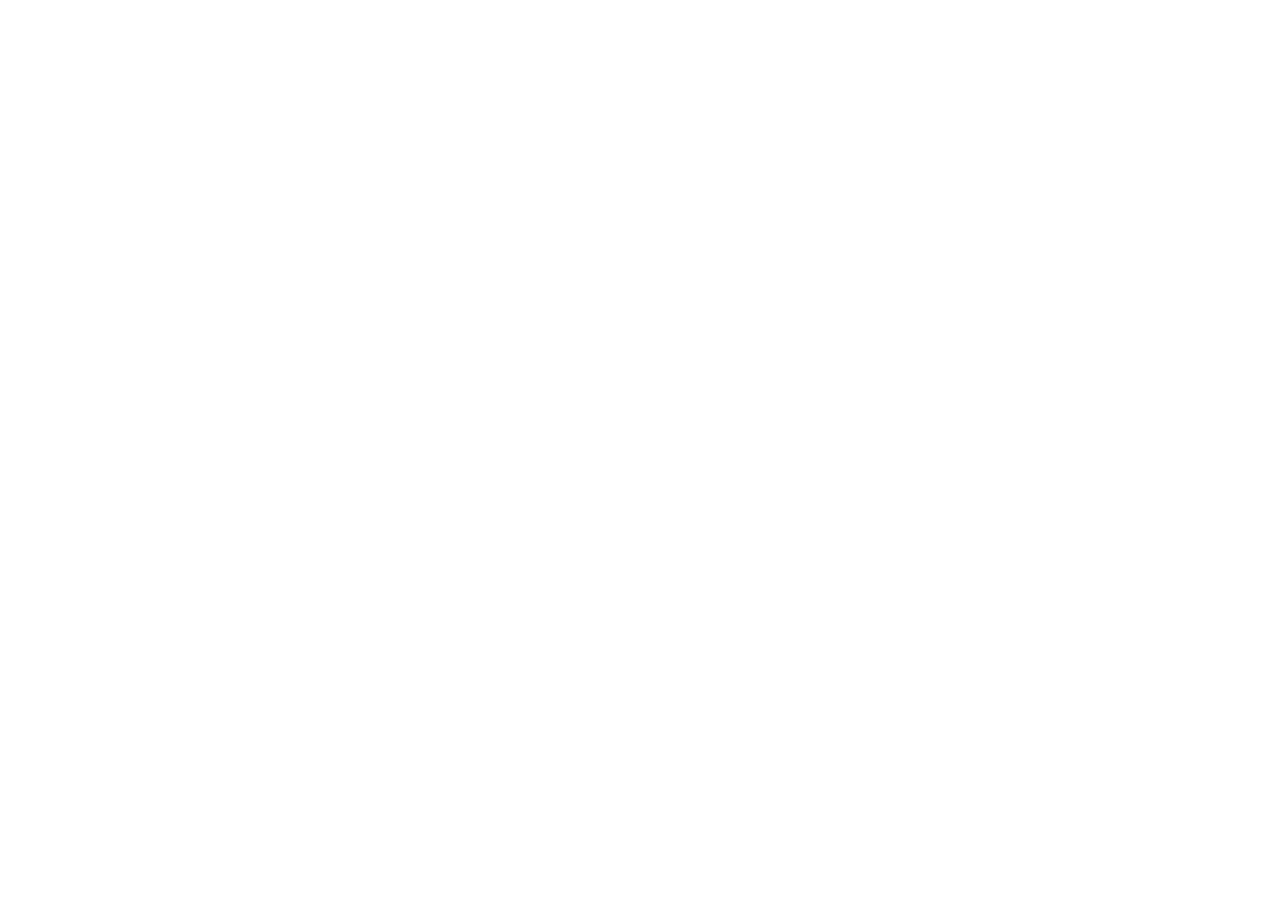
==== index.html @ 9b36a7a3 "Tambah kerangka halaman beranda" ====
<!DOCTYPE html>
<html lang="id">
<head>
    <meta charset="UTF-8">
    <meta name="viewport" content="width=device-width, initial-scale=1.0">
    <meta name="description" content="Katalog kain dan busana Sasirangan khas Banjarmasin karya pengrajin lokal.">
    <title>Sasirangan Banua | Kain Khas Banjar</title>
</head>
<body>

</body>
</html>
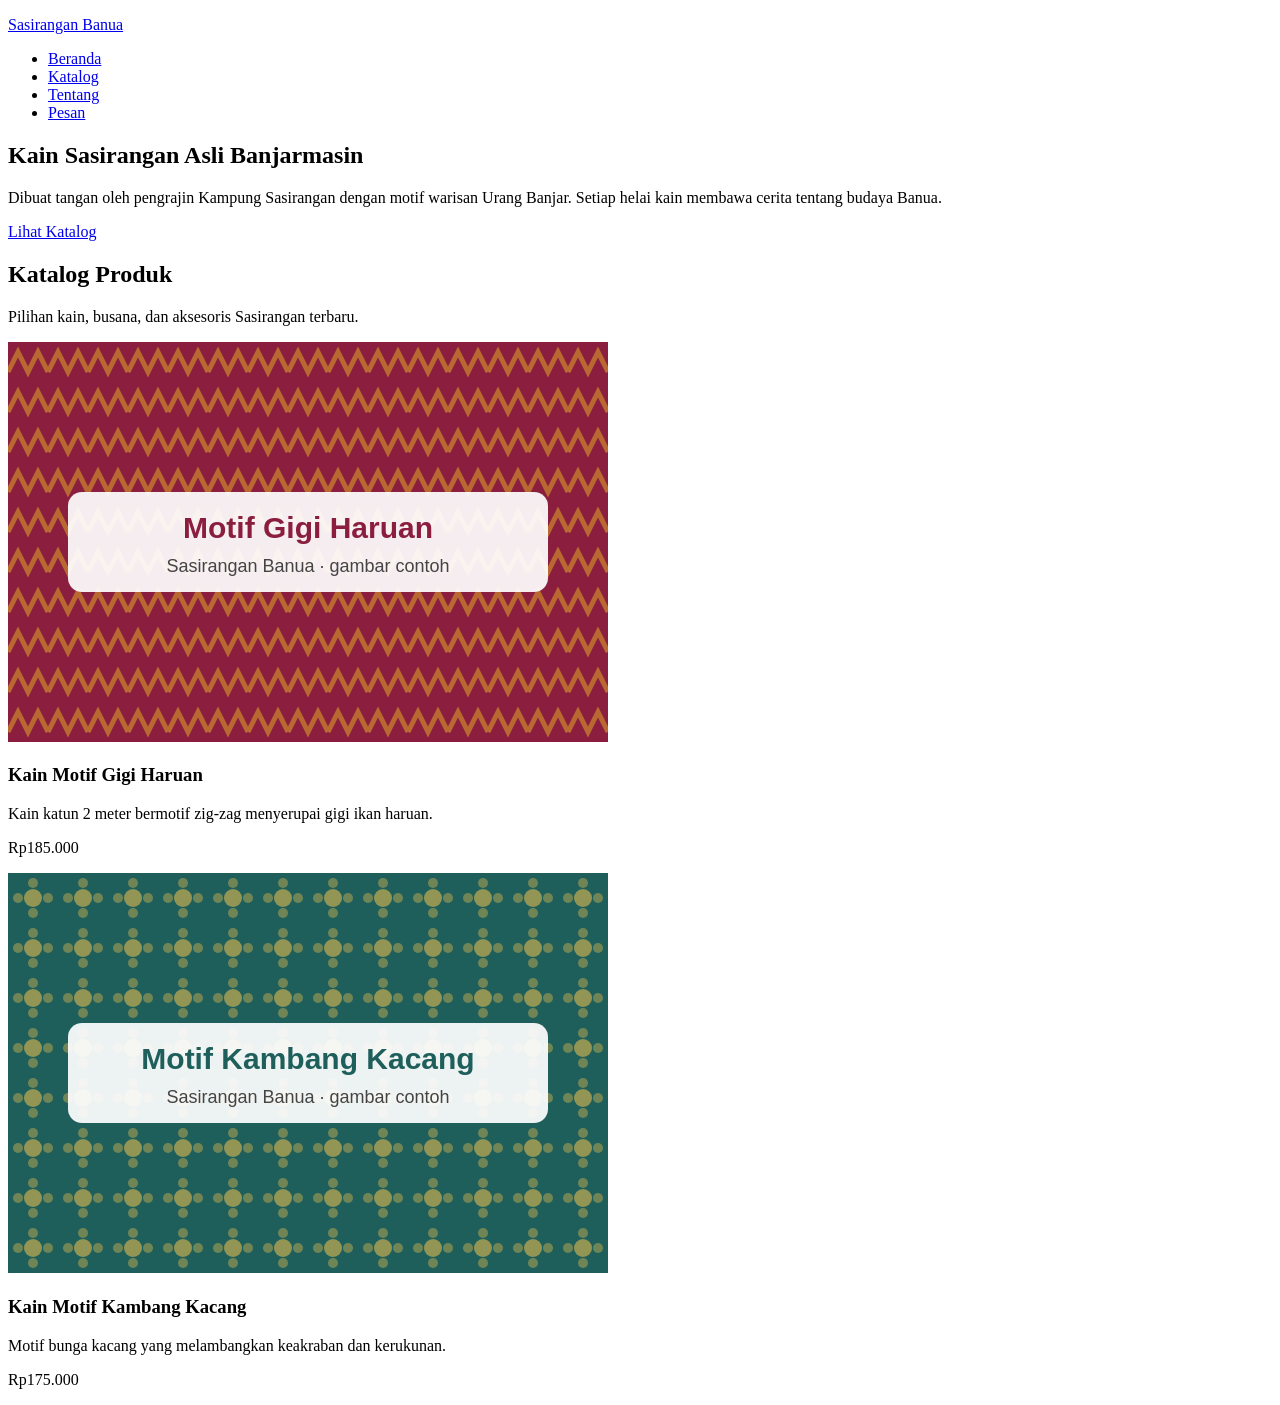
==== commit a6b502fa: "Tambah hero dan katalog 6 produk" ====
--- a/index.html
+++ b/index.html
@@ -7,6 +7,59 @@
     <title>Sasirangan Banua | Kain Khas Banjar</title>
 </head>
 <body>
+<!-- ========== HEADER & NAVIGASI ========== --> 
+<header class="header-situs"> 
+  <p class="logo"><a href="index.html">Sasirangan Banua</a></p> 
+  <nav aria-label="Navigasi utama"> 
+    <ul class="menu"> 
+      <li><a href="index.html" aria-current="page">Beranda</a></li> 
+      <li><a href="#katalog">Katalog</a></li> 
+      <li><a href="#tentang">Tentang</a></li> 
+      <li><a href="kontak.html">Pesan</a></li> 
+    </ul> 
+  </nav> 
+</header> 
+
+<main> 
+  <!-- ========== HERO ========== --> 
+  <section class="hero" id="beranda"> 
+    <h1>Kain Sasirangan Asli Banjarmasin</h1> 
+    <p>Dibuat tangan oleh pengrajin Kampung Sasirangan dengan motif warisan Urang Banjar. 
+      Setiap helai kain membawa cerita tentang budaya Banua.</p> 
+    <a class="tombol" href="#katalog">Lihat Katalog</a> 
+  </section>
+
+<!-- ========== KATALOG ========== --> 
+<section class="bagian" id="katalog"> 
+  <h2>Katalog Produk</h2> 
+  <p>Pilihan kain, busana, dan aksesoris Sasirangan terbaru.</p> 
+ 
+  <div class="katalog-grid"> 
+    <article class="kartu"> 
+      <img src="img/gigi-haruan.svg" alt="Kain sasirangan motif gigi haruan warna merah marun" 
+        width="600" height="400"> 
+      <div class="kartu-isi"> 
+        <h3>Kain Motif Gigi Haruan</h3> 
+        <p>Kain katun 2 meter bermotif zig-zag menyerupai gigi ikan haruan.</p> 
+        <p class="harga">Rp185.000</p> 
+      </div> 
+    </article> 
+ 
+    <article class="kartu"> 
+      <img src="img/kambang-kacang.svg" alt="Kain sasirangan motif kambang kacang warna hijau 
+tosca" 
+        width="600" height="400"> 
+      <div class="kartu-isi"> 
+        <h3>Kain Motif Kambang Kacang</h3> 
+        <p>Motif bunga kacang yang melambangkan keakraban dan kerukunan.</p> 
+        <p class="harga">Rp175.000</p> 
+      </div> 
+    </article> 
+ 
+    <!-- Tambahkan minimal 4 kartu lagi dengan pola yang sama --> 
+  </div> 
+</section>
+
 
 </body>
 </html>
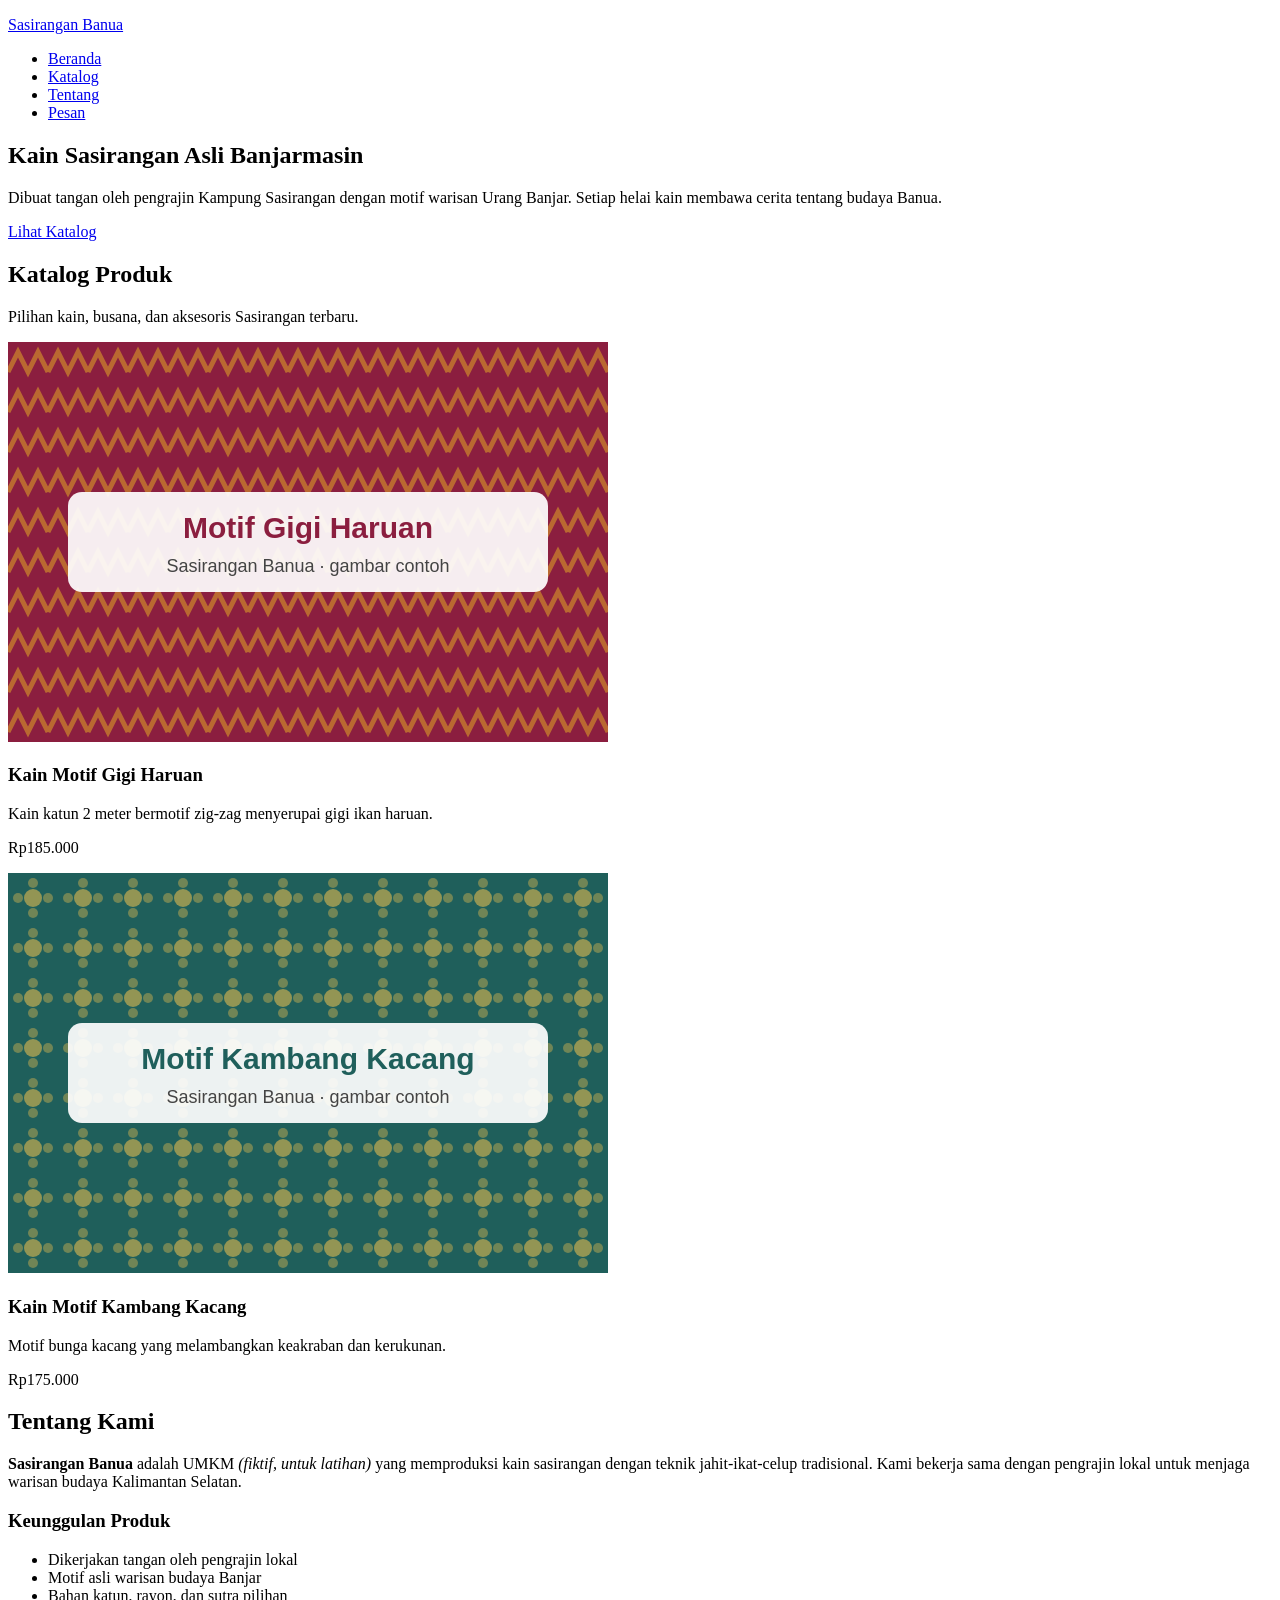
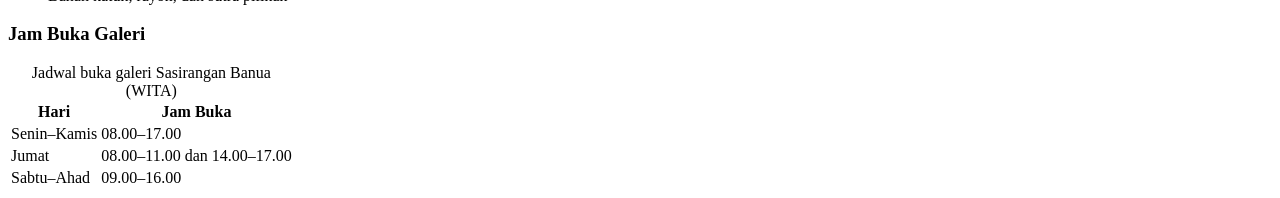
==== commit 315efd76: "Tambah bagian tentang dan tabel jam buka" ====
--- a/index.html
+++ b/index.html
@@ -60,6 +60,47 @@
   </div> 
 </section>
 
+  <!-- ========== TENTANG ========== --> 
+  <section class="bagian" id="tentang"> 
+    <h2>Tentang Kami</h2> 
+    <p><strong>Sasirangan Banua</strong> adalah UMKM <em>(fiktif, untuk latihan)</em> yang 
+      memproduksi kain sasirangan dengan teknik jahit-ikat-celup tradisional. Kami bekerja sama 
+      dengan pengrajin lokal untuk menjaga warisan budaya Kalimantan Selatan.</p> 
+ 
+    <h3>Keunggulan Produk</h3> 
+    <ul> 
+      <li>Dikerjakan tangan oleh pengrajin lokal</li> 
+      <li>Motif asli warisan budaya Banjar</li> 
+      <li>Bahan katun, rayon, dan sutra pilihan</li> 
+    </ul> 
+ 
+    <h3>Jam Buka Galeri</h3> 
+    <table> 
+      <caption>Jadwal buka galeri Sasirangan Banua (WITA)</caption> 
+      <thead> 
+        <tr> 
+          <th scope="col">Hari</th> 
+          <th scope="col">Jam Buka</th> 
+        </tr> 
+      </thead> 
+      <tbody> 
+        <tr> 
+          <td>Senin–Kamis</td> 
+          <td>08.00–17.00</td> 
+        </tr> 
+        <tr> 
+          <td>Jumat</td> 
+          <td>08.00–11.00 dan 14.00–17.00</td> 
+        </tr> 
+        <tr> 
+          <td>Sabtu–Ahad</td> 
+          <td>09.00–16.00</td> 
+        </tr> 
+      </tbody> 
+    </table> 
+  </section> 
+</main> 
+
 
 </body>
 </html>
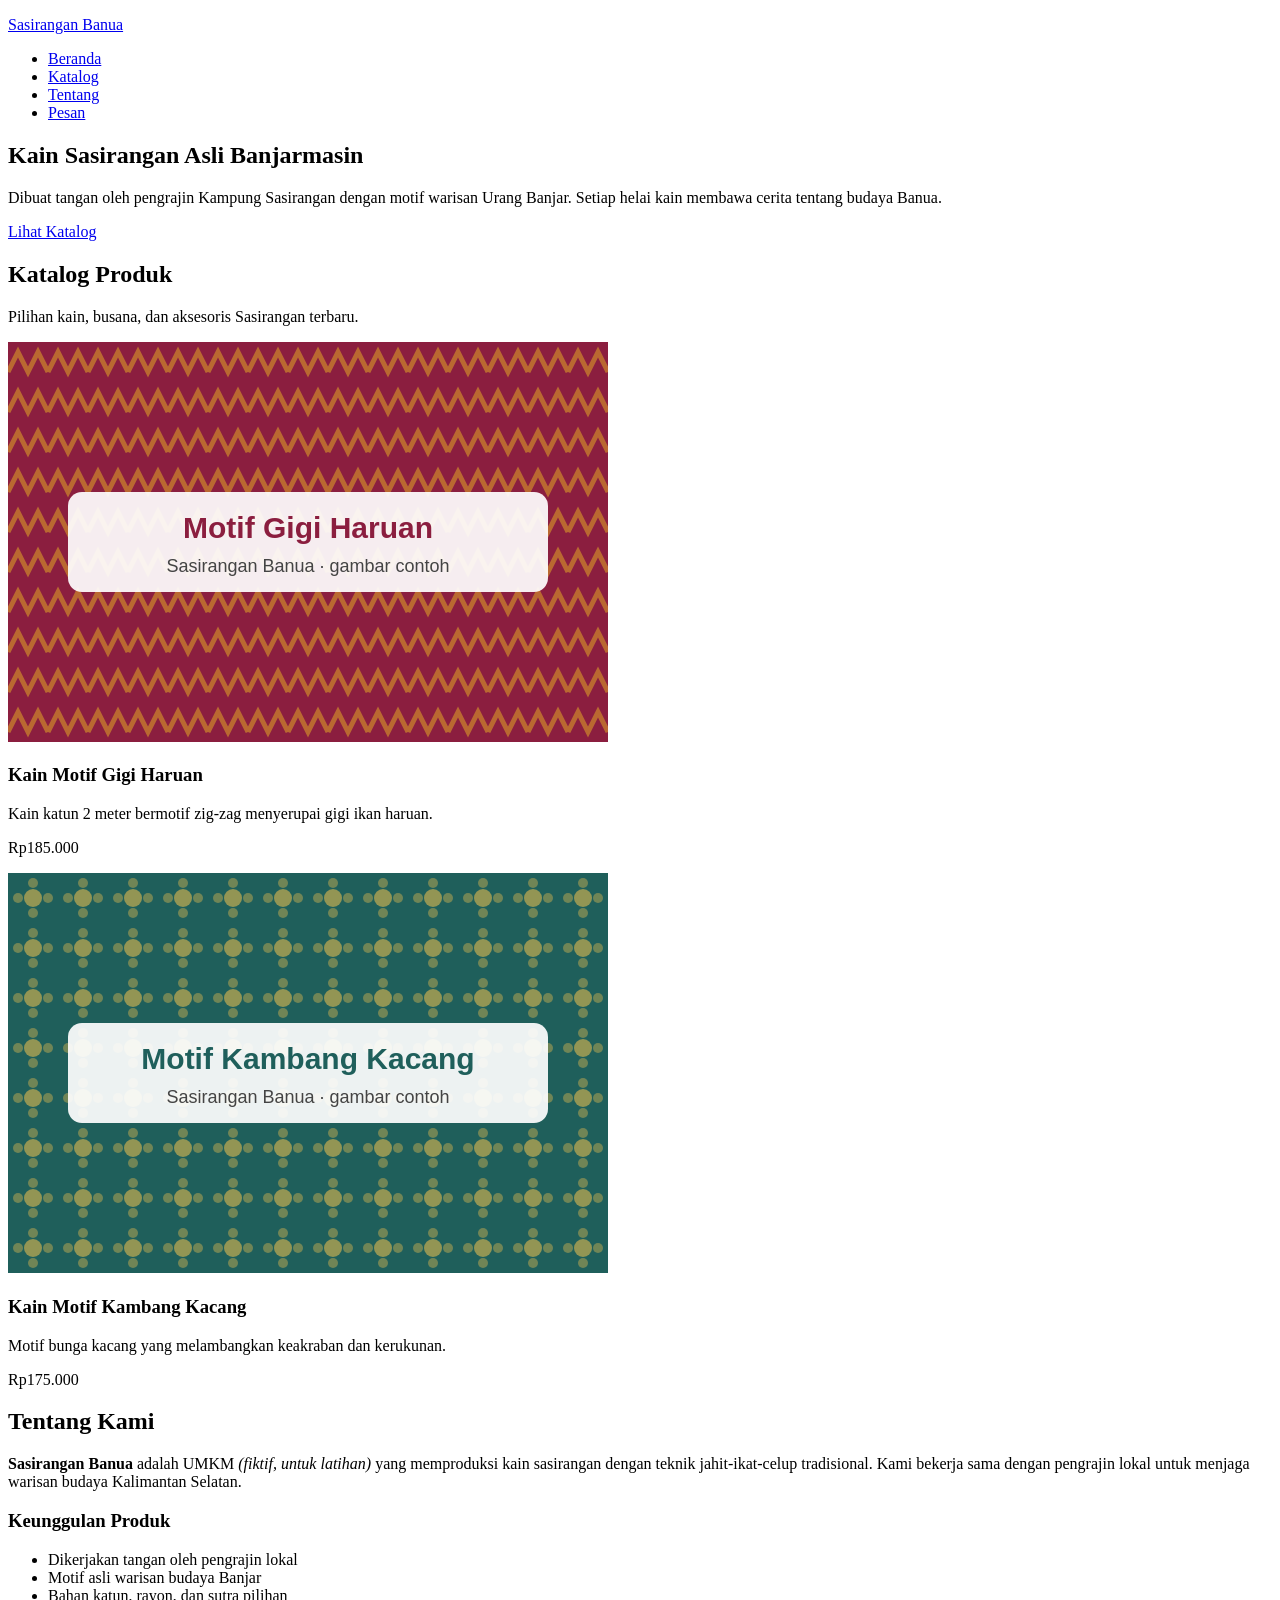
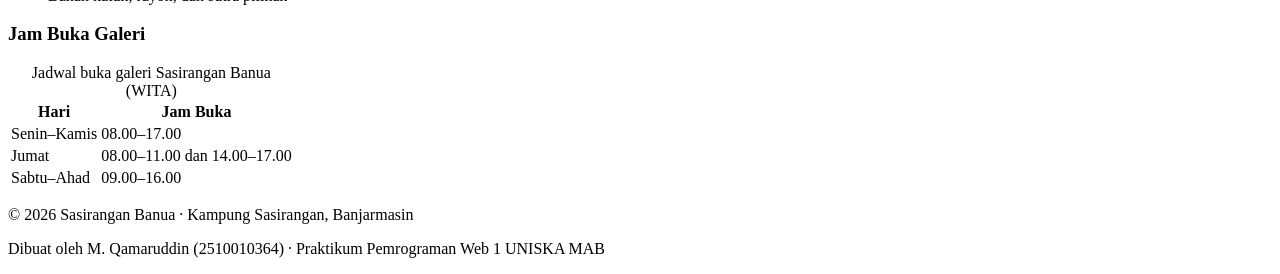
==== commit a231a675: "Tambah formulir pemesanan di kontak.html" ====
--- a/index.html
+++ b/index.html
@@ -101,6 +101,13 @@
   </section> 
 </main> 
 
+  <!-- ========== FOOTER ========== --> 
+  <footer class="footer-situs"> 
+    <p>&copy; 2026 Sasirangan Banua &middot; Kampung Sasirangan, Banjarmasin</p> 
+    <p>Dibuat oleh M. Qamaruddin (2510010364) &middot; Praktikum Pemrograman Web 1 UNISKA MAB</p> 
+  </footer> 
+</body> 
+</html> 
 
 </body>
 </html>
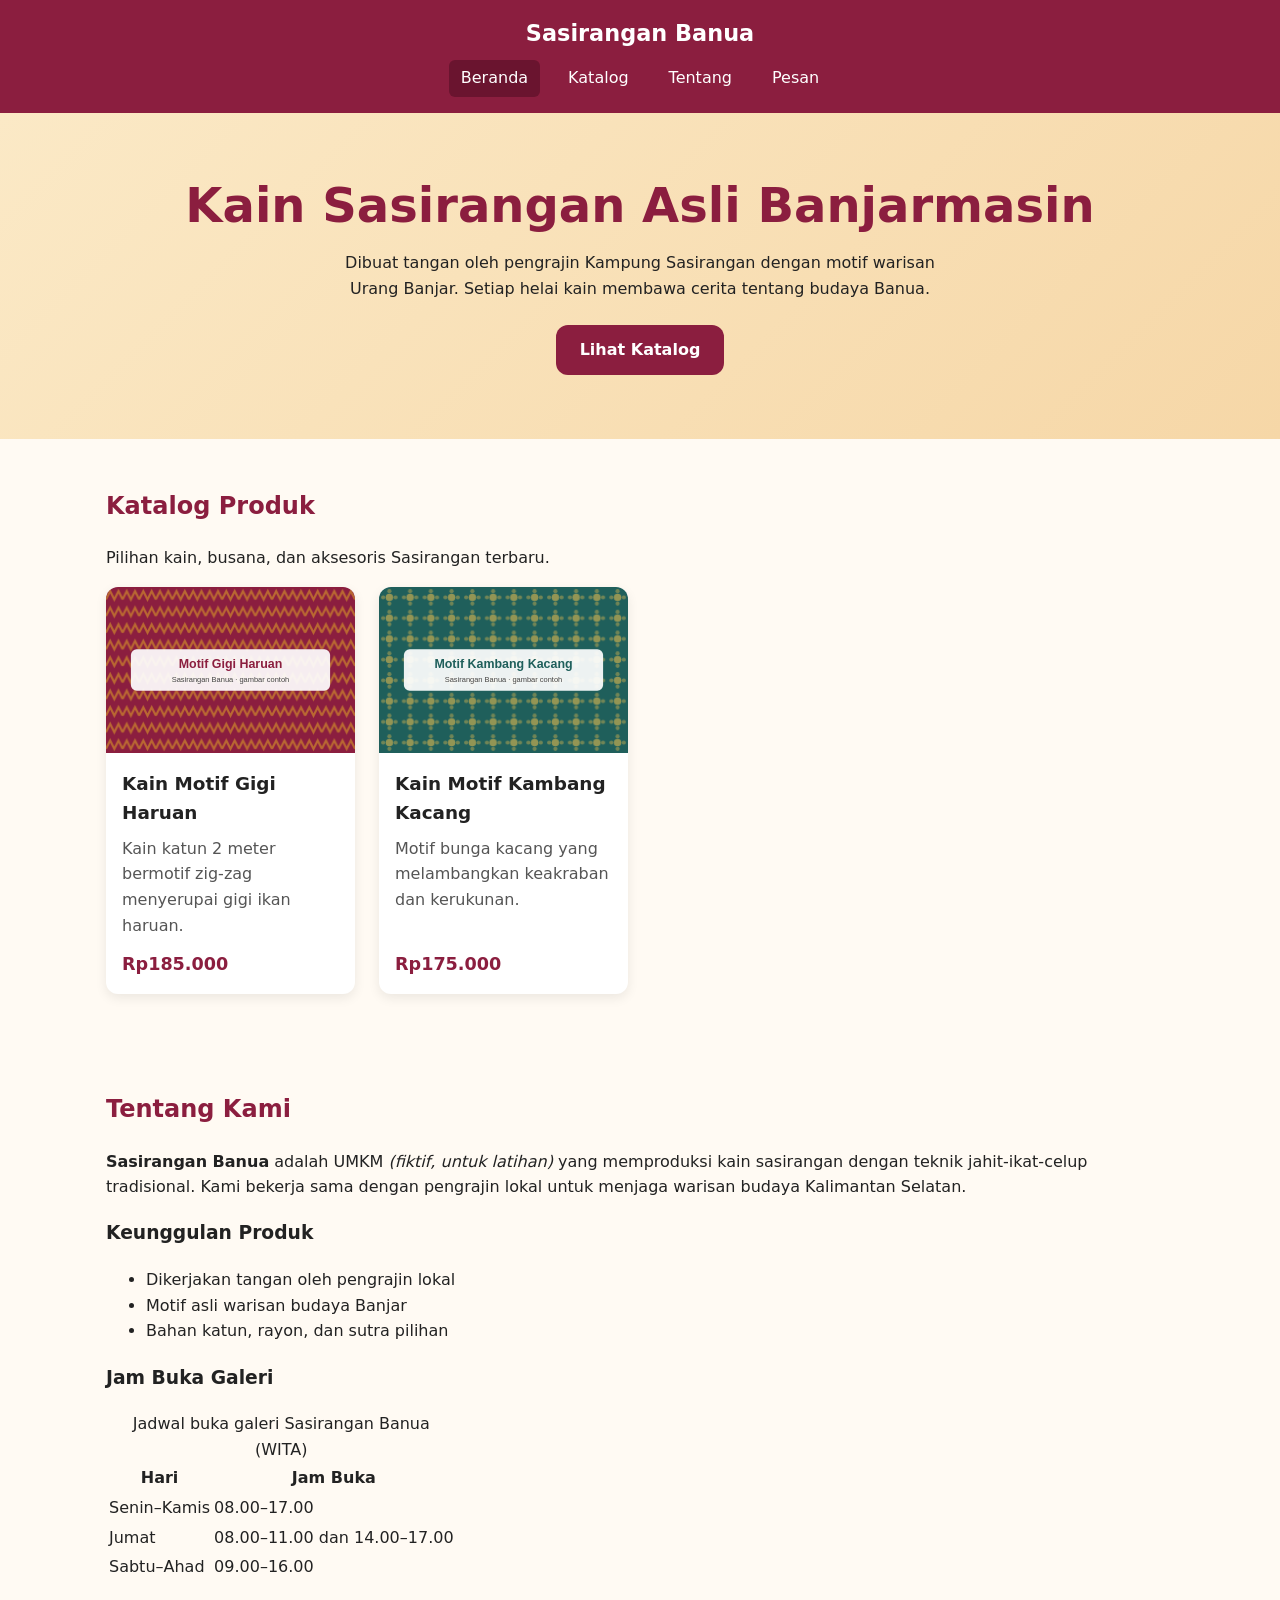
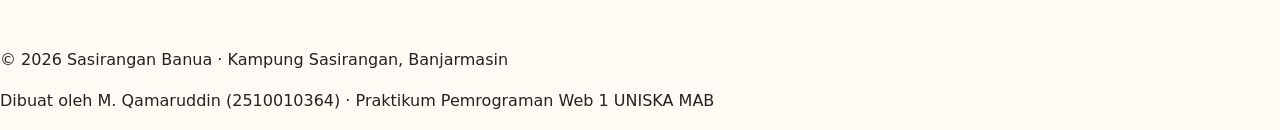
==== commit 21875be1: "Tambah gaya dasar, header, hero, dan katalog grid." ====
--- a/index.html
+++ b/index.html
@@ -1,6 +1,7 @@
 <!DOCTYPE html>
 <html lang="id">
 <head>
+  <link rel="stylesheet" href="css/style.css">
     <meta charset="UTF-8">
     <meta name="viewport" content="width=device-width, initial-scale=1.0">
     <meta name="description" content="Katalog kain dan busana Sasirangan khas Banjarmasin karya pengrajin lokal.">
--- a/css/style.css
+++ b/css/style.css
@@ -0,0 +1,216 @@
+ /* ========================================================= 
+    Sasirangan Banua — style.css 
+    Pendekatan: mobile-first (gaya dasar untuk HP, lalu 
+    disesuaikan untuk layar lebar dengan media query) 
+    ========================================================= */ 
+  
+ /* ---------- 1. Variabel (custom properties) ---------- */ 
+ :root { 
+   --warna-utama: #8b1e3f;        /* merah marun sasirangan */ 
+   --warna-utama-gelap: #6a142f; 
+   --warna-aksen: #e0a526;        /* kuning kunyit */ 
+   --warna-krem: #fbe9c6; 
+   --warna-teks: #222222; 
+   --warna-teks-lembut: #555555; 
+   --warna-latar: #fffaf3; 
+   --warna-kartu: #ffffff; 
+   --radius: 12px; 
+   --bayangan: 0 4px 12px rgba(0, 0, 0, 0.08); 
+   --lebar-maks: 1100px; 
+ } 
+  
+ /* ---------- 2. Reset ringan & dasar ---------- */ 
+ *, 
+ *::before, 
+ *::after { 
+   box-sizing: border-box; 
+ } 
+  
+ html { 
+   scroll-behavior: smooth; 
+   scroll-padding-top: 7rem;      /* agar judul tidak tertutup header sticky */ 
+ } 
+  
+ body { 
+   margin: 0; 
+   font-family: "Segoe UI", system-ui, -apple-system, Roboto, Arial, sans-serif; 
+   font-size: 1rem; 
+   line-height: 1.6; 
+   color: var(--warna-teks); 
+   background-color: var(--warna-latar); 
+ } 
+  
+ img { 
+   display: block; 
+   max-width: 100%; 
+   height: auto; } 
+  
+ a { 
+   color: var(--warna-utama); 
+ } 
+  
+ /* Penanda fokus untuk pengguna keyboard — JANGAN dihapus */ 
+ a:focus-visible, 
+ button:focus-visible, 
+ input:focus-visible, 
+ select:focus-visible, 
+ textarea:focus-visible { 
+   outline: 3px solid var(--warna-utama-gelap); 
+   outline-offset: 2px; 
+ }
+
+ /* ---------- 3. Header & navigasi (Flexbox) ---------- */ 
+.header-situs { 
+  position: sticky; 
+  top: 0; 
+  z-index: 10; 
+  display: flex; 
+  flex-direction: column;      /* HP: logo di atas menu */ 
+  align-items: center; 
+  gap: 0.5rem; 
+  padding: 1rem; 
+  background-color: var(--warna-utama); 
+  color: #ffffff; 
+} 
+ 
+.logo { 
+  margin: 0; 
+  font-size: 1.4rem; 
+  font-weight: 700; 
+} 
+ 
+.logo a { 
+  color: inherit; 
+  text-decoration: none; 
+} 
+ 
+.menu { 
+  display: flex; 
+  flex-wrap: wrap; 
+  justify-content: center; 
+  gap: 0.25rem 1rem; 
+  margin: 0; 
+  padding: 0; 
+  list-style: none; 
+} 
+ 
+.menu a { 
+  display: block; 
+  padding: 0.35rem 0.75rem; 
+  border-radius: 6px; 
+  color: #ffffff; 
+  text-decoration: none; 
+} 
+ 
+.menu a:hover, 
+.menu a[aria-current="page"] { 
+  background-color: var(--warna-utama-gelap); 
+} 
+ 
+.header-situs a:focus-visible { 
+  outline-color: #ffffff;        /* fokus putih agar terlihat di latar header yang gelap */ 
+}
+
+/* ---------- 4. Hero ---------- */ 
+.hero { 
+  padding: 4rem 1rem; 
+  text-align: center; 
+  background: linear-gradient(135deg, var(--warna-krem), #f6d7a7); 
+} 
+ 
+.hero h1 { 
+  margin: 0 0 1rem; 
+  font-size: clamp(1.8rem, 5vw, 3rem); 
+  line-height: 1.2; 
+  color: var(--warna-utama); 
+} 
+ 
+.hero p { 
+  max-width: 40rem; 
+  margin: 0 auto 1.5rem; 
+} 
+ 
+/* ---------- 5. Tombol ---------- */ 
+.tombol { 
+  display: inline-block; 
+  padding: 0.75rem 1.5rem; 
+  border: none; 
+  border-radius: var(--radius); 
+  background-color: var(--warna-utama); 
+  color: #ffffff; 
+  font: inherit; 
+  font-weight: 600; 
+  text-decoration: none; 
+  cursor: pointer; 
+  transition: background-color 0.2s ease, transform 0.2s ease; 
+} 
+ 
+.tombol:hover { 
+  background-color: var(--warna-utama-gelap); 
+  transform: translateY(-2px); 
+}
+
+/* --------- 6. Bagian (section) umum --------- */
+.bagian {
+    max-width: var(--lebar-maks);
+    margin-inline: auto;
+    padding: 3rem 1rem;
+}
+
+.bagian h1,
+.bagian h2 {
+    margin-top: 0;
+    color: var(--warna-utama);
+}
+
+/* --------- 7. Katalog (CSS Grid) --------- */
+.katalog-grid {
+    display: grid;
+    grid-template-columns: repeat(auto-fill, minmax(240px, 1fr));
+    gap: 1.5rem;
+}
+
+.kartu {
+    display: flex;
+    flex-direction: column;
+    overflow: hidden;
+    border-radius: var(--radius);
+    background-color: var(--warna-kartu);
+    box-shadow: var(--bayangan);
+    transition: transform 0.2s ease;
+}
+
+.kartu:hover {
+    transform: translateY(-4px);
+}
+
+.kartu img {
+    width: 100%;
+    aspect-ratio: 3 / 2;
+    object-fit: cover;
+}
+
+.kartu-isi {
+    display: flex;
+    flex-direction: column;
+    flex-grow: 1;            /* isi kartu mengisi sisa tinggi */
+    padding: 1rem;
+}
+
+.kartu h3 {
+    margin: 0 0 0.5rem;
+    font-size: 1.15rem;
+}
+
+.kartu p {
+    margin: 0 0 0.75rem;
+    color: var(--warna-teks-lembut);
+}
+
+.kartu .harga {
+    margin-top: auto;        /* harga selalu di bagian bawah kartu */
+    margin-bottom: 0;
+    font-size: 1.1rem;
+    font-weight: 700;
+    color: var(--warna-utama);
+}
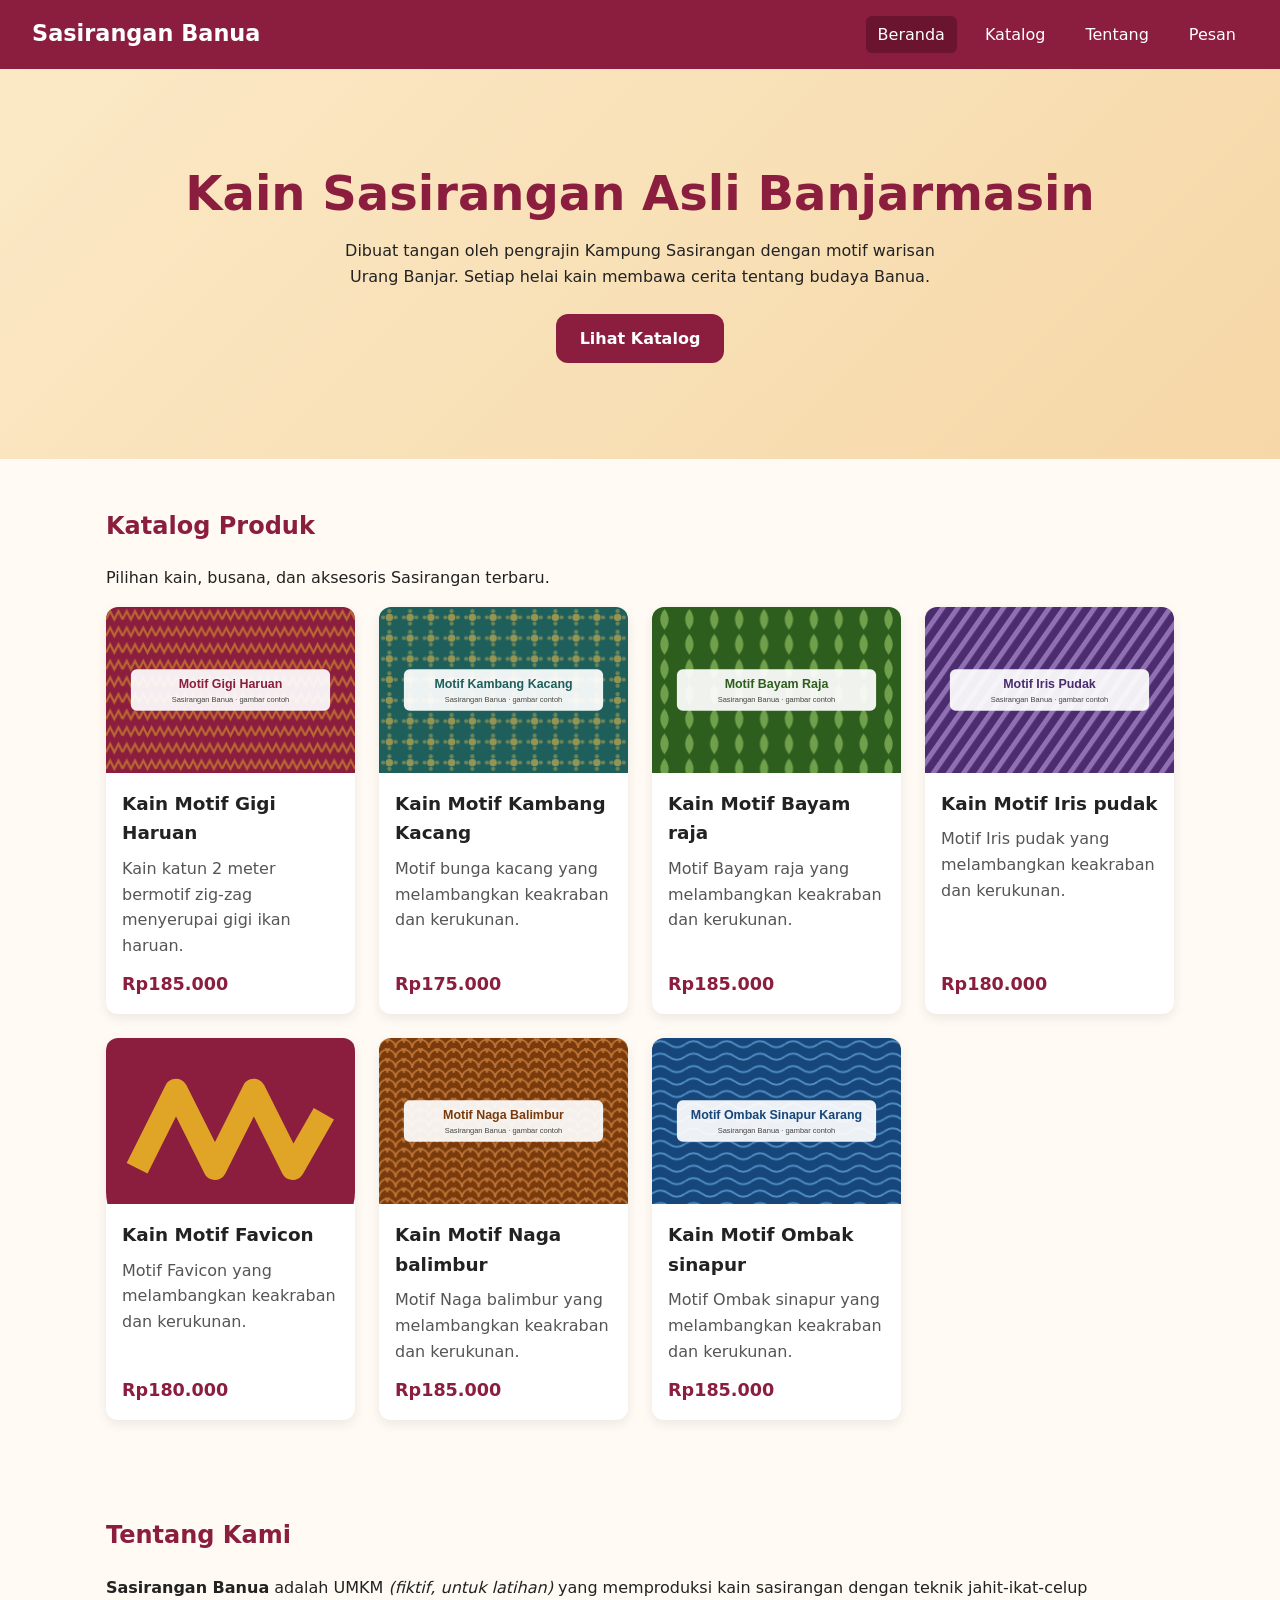
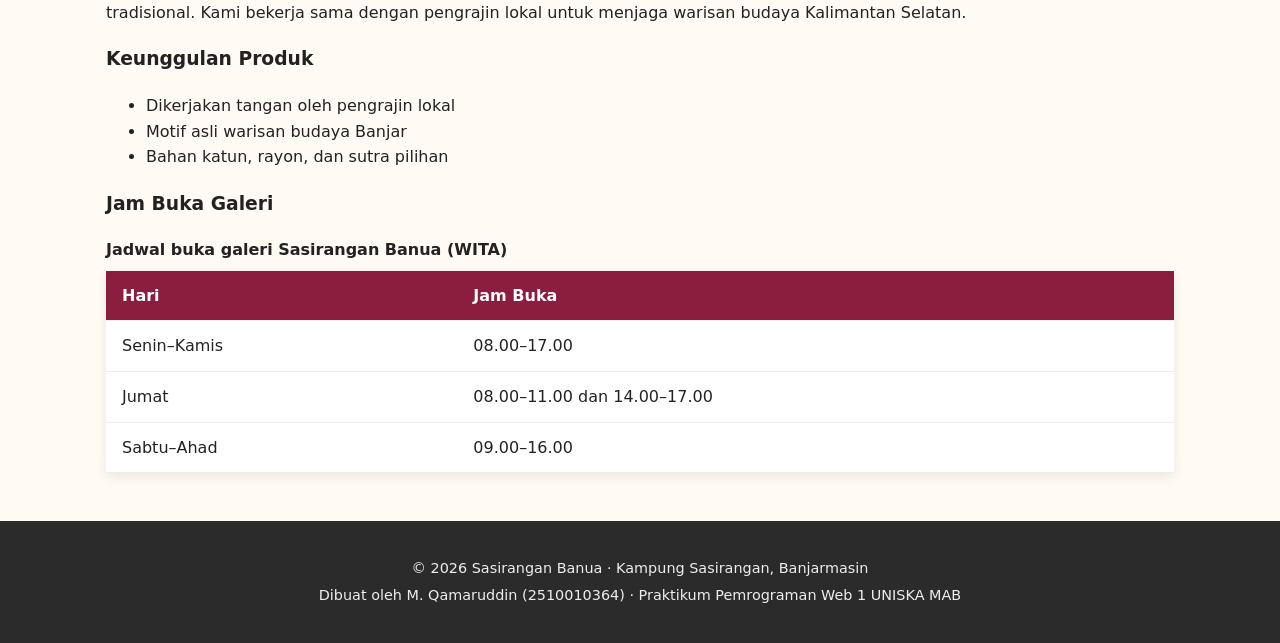
==== commit d066bb56: "Penambahan katalog" ====
--- a/index.html
+++ b/index.html
@@ -56,6 +56,56 @@
         <p class="harga">Rp175.000</p> 
       </div> 
     </article> 
+
+     <article class="kartu"> 
+      <img src="img/bayam-raja.svg" alt="Kain sasirangan motif Bayam raja" 
+        width="600" height="400"> 
+      <div class="kartu-isi"> 
+        <h3>Kain Motif Bayam raja</h3> 
+        <p>Motif Bayam raja yang melambangkan keakraban dan kerukunan.</p> 
+        <p class="harga">Rp185.000</p> 
+      </div> 
+    </article> 
+
+      <article class="kartu"> 
+      <img src="img/iris-pudak.svg" alt="Kain sasirangan motif Iris Pudak" 
+        width="600" height="400"> 
+      <div class="kartu-isi"> 
+        <h3>Kain Motif Iris pudak</h3> 
+        <p>Motif Iris pudak yang melambangkan keakraban dan kerukunan.</p> 
+        <p class="harga">Rp180.000</p> 
+      </div> 
+    </article>
+
+         <article class="kartu"> 
+      <img src="img/favicon.svg" alt="Kain sasirangan motif Favicon" 
+        width="600" height="400"> 
+      <div class="kartu-isi"> 
+        <h3>Kain Motif Favicon</h3> 
+        <p>Motif Favicon yang melambangkan keakraban dan kerukunan.</p> 
+        <p class="harga">Rp180.000</p> 
+      </div> 
+    </article>
+
+         <article class="kartu"> 
+      <img src="img/naga-balimbur.svg" alt="Kain sasirangan motif Naga balimbur" 
+        width="600" height="400"> 
+      <div class="kartu-isi"> 
+        <h3>Kain Motif Naga balimbur</h3> 
+        <p>Motif Naga balimbur yang melambangkan keakraban dan kerukunan.</p> 
+        <p class="harga">Rp185.000</p> 
+      </div> 
+    </article>
+
+         <article class="kartu"> 
+      <img src="img/ombak-sinapur-karang.svg" alt="Kain sasirangan motif Ombak sinapur" 
+        width="600" height="400"> 
+      <div class="kartu-isi"> 
+        <h3>Kain Motif Ombak sinapur</h3> 
+        <p>Motif Ombak sinapur yang melambangkan keakraban dan kerukunan.</p> 
+        <p class="harga">Rp185.000</p> 
+      </div> 
+    </article>
  
     <!-- Tambahkan minimal 4 kartu lagi dengan pola yang sama --> 
   </div> 
--- a/css/style.css
+++ b/css/style.css
@@ -213,4 +213,119 @@
     font-size: 1.1rem;
     font-weight: 700;
     color: var(--warna-utama);
+}
+
+/* ---------- 8. Tabel ---------- */ 
+table { 
+  width: 100%; 
+  border-collapse: collapse; 
+  background-color: var(--warna-kartu); 
+  box-shadow: var(--bayangan); 
+} 
+ 
+caption { 
+  margin-bottom: 0.5rem; 
+  font-weight: 600; 
+  text-align: left; 
+} 
+ 
+th, 
+td { 
+  padding: 0.75rem 1rem; 
+  border-bottom: 1px solid #eeeeee; 
+  text-align: left; 
+} 
+ 
+thead th { 
+  background-color: var(--warna-utama); 
+  color: #ffffff; 
+}
+
+/* ---------- 9. Formulir ---------- */ 
+.form-pesan { 
+  display: grid; 
+  gap: 1rem; 
+  max-width: 40rem; 
+  padding: 1.5rem; 
+  border-radius: var(--radius); 
+  background-color: var(--warna-kartu); 
+  box-shadow: var(--bayangan); 
+}
+.kolom { 
+  display: flex; 
+  flex-direction: column; 
+  gap: 0.35rem; 
+} 
+ 
+label, 
+legend { 
+  font-weight: 600; 
+} 
+ 
+input, 
+select, 
+textarea { 
+  width: 100%; 
+  padding: 0.65rem 0.75rem; 
+  border: 1px solid #b5b5b5; 
+  border-radius: 8px; 
+  font: inherit; 
+} 
+ 
+fieldset { 
+  display: flex; 
+  flex-direction: column; 
+  gap: 0.35rem; 
+  border: 1px solid #dddddd; 
+  border-radius: 8px; 
+} 
+ 
+fieldset label, 
+.cek { 
+  display: flex; 
+  align-items: center; 
+  gap: 0.5rem; 
+  font-weight: 400; 
+} 
+ 
+input[type="radio"], 
+input[type="checkbox"] { 
+  width: auto; 
+}
+
+/* ---------- 10. Footer ---------- */ 
+.footer-situs { 
+  padding: 2rem 1rem; 
+  background-color: #2b2b2b; 
+  color: #eeeeee; 
+  font-size: 0.9rem; 
+  text-align: center; 
+} 
+ 
+.footer-situs p { 
+  margin: 0.25rem 0; 
+} 
+
+/* ---------- 11. Responsif: tablet & desktop ---------- */ 
+@media (min-width: 768px) { 
+  .header-situs { 
+    flex-direction: row;          /* logo kiri, menu kanan */ 
+    justify-content: space-between; 
+    padding-inline: 2rem; 
+  } 
+ 
+  .hero { 
+    padding: 6rem 2rem; 
+  } 
+} 
+ 
+/* Hormati pengguna yang tidak ingin banyak animasi */ 
+@media (prefers-reduced-motion: reduce) { 
+  html { 
+    scroll-behavior: auto; 
+  } 
+ 
+  * { 
+    transition: none !important; 
+  } 
 }
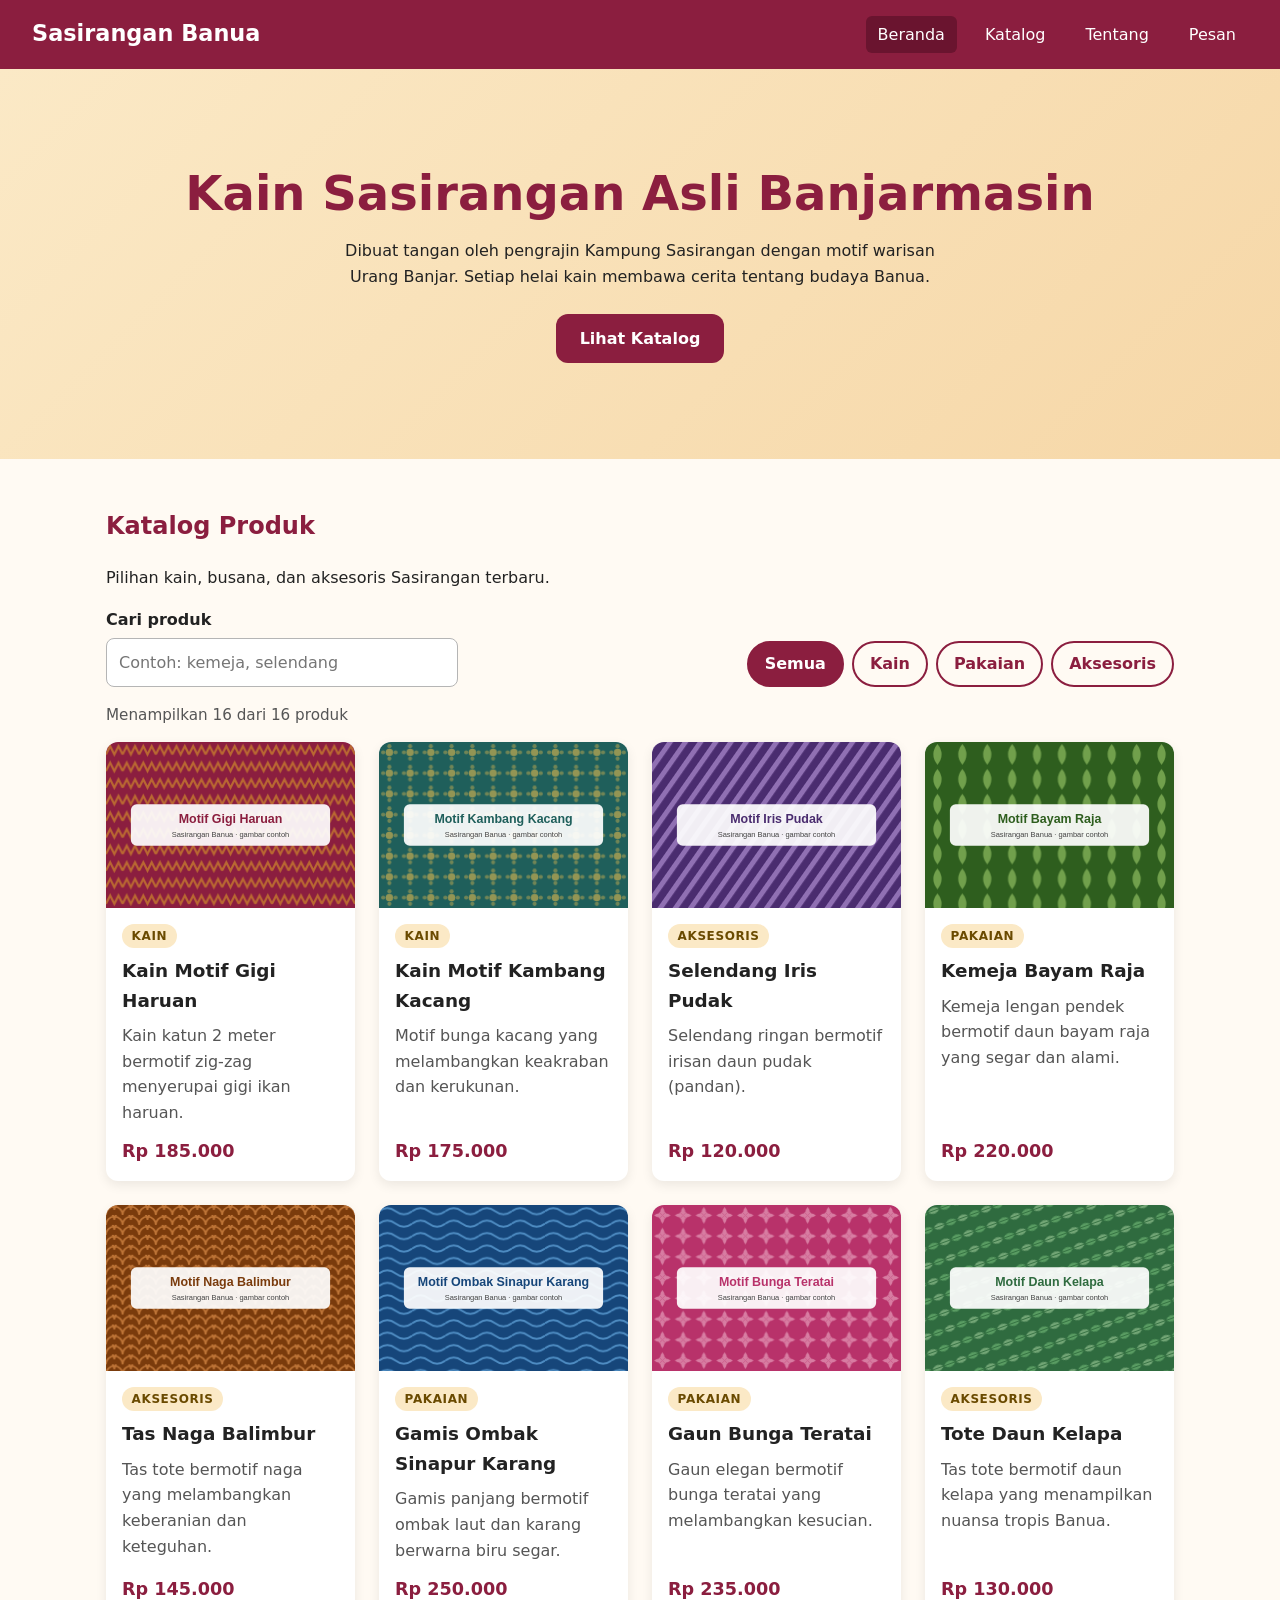
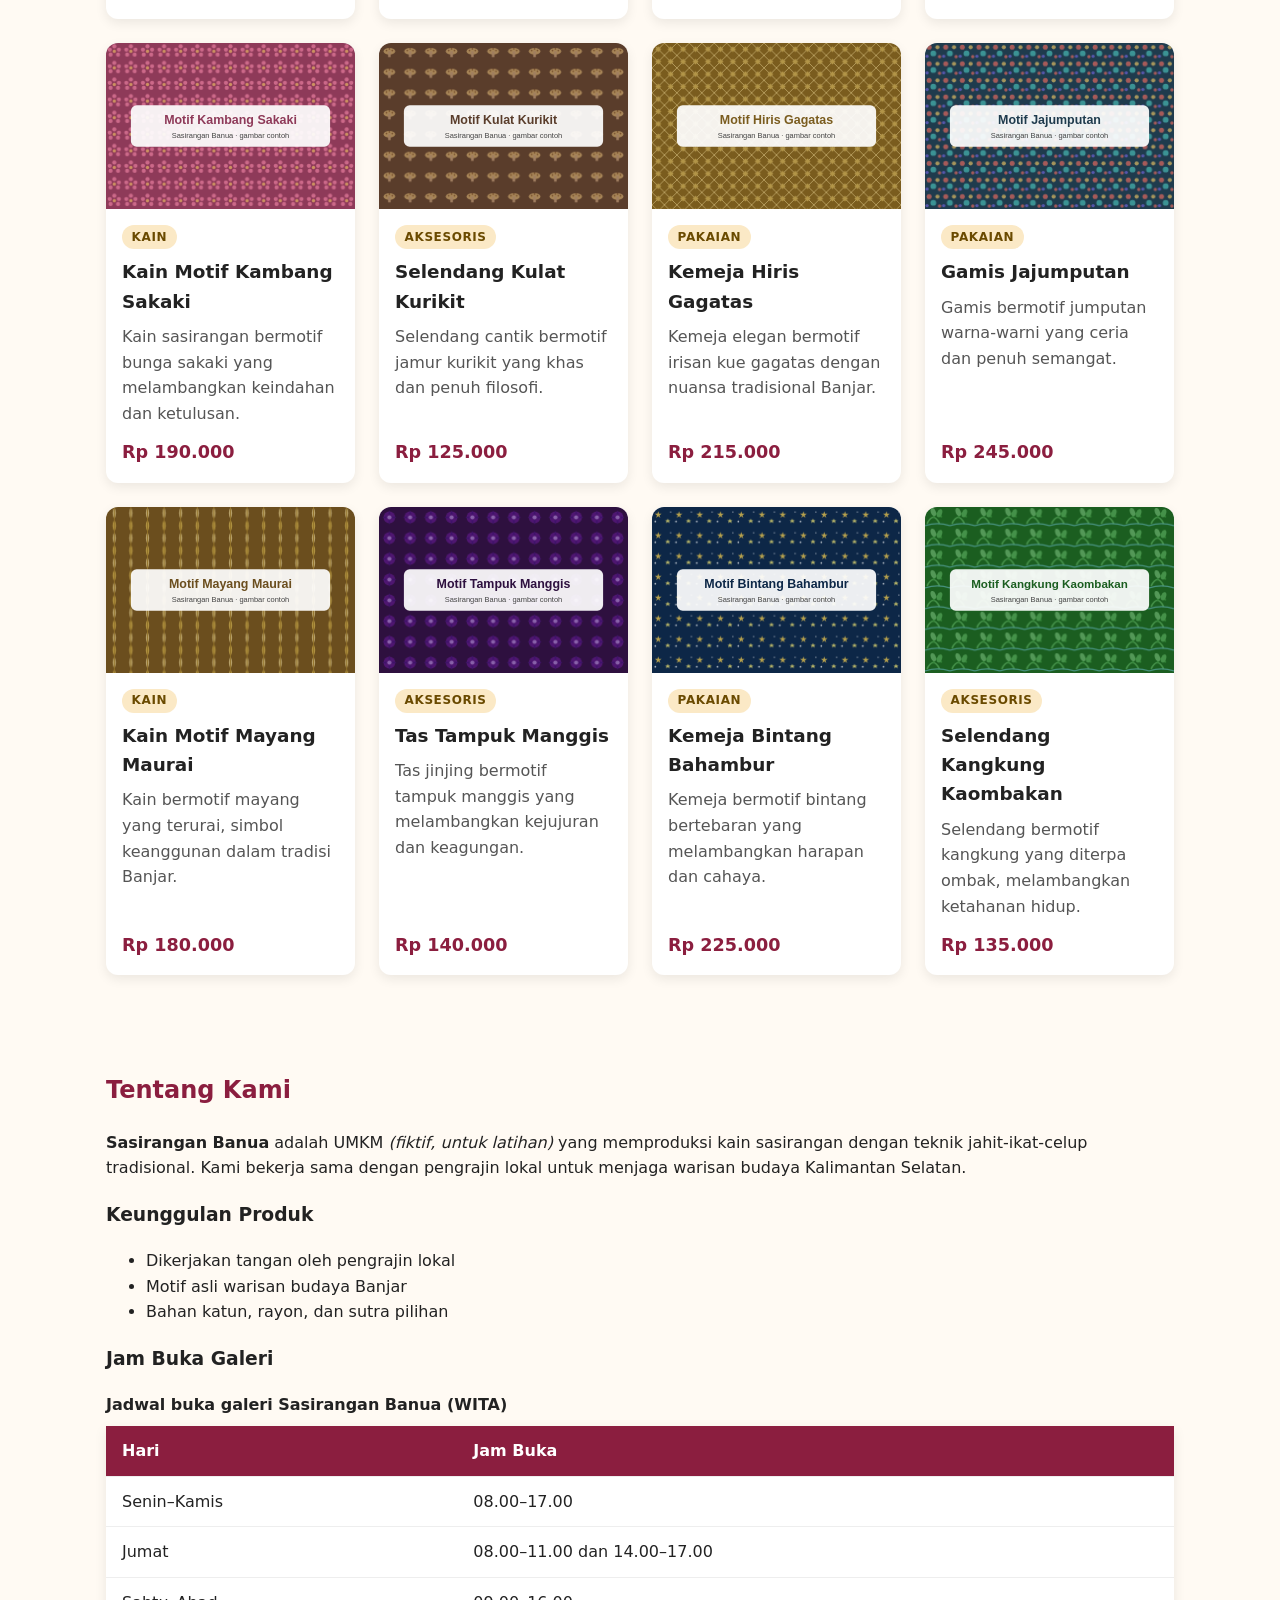
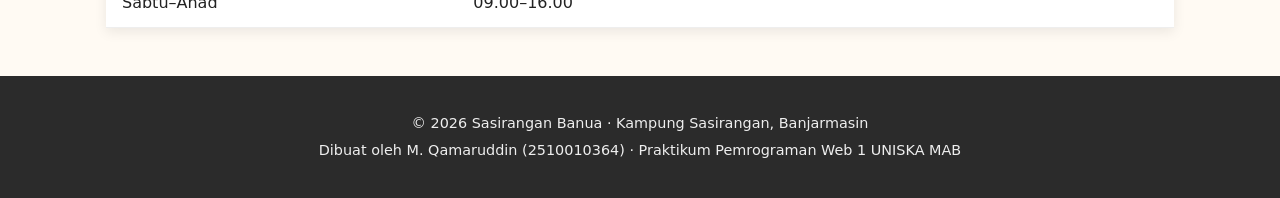
==== commit aed58c05: "Tambah validasi formulir dan ringkasan pesan WhatsApp" ====
--- a/index.html
+++ b/index.html
@@ -2,6 +2,7 @@
 <html lang="id">
 <head>
   <link rel="stylesheet" href="css/style.css">
+  
     <meta charset="UTF-8">
     <meta name="viewport" content="width=device-width, initial-scale=1.0">
     <meta name="description" content="Katalog kain dan busana Sasirangan khas Banjarmasin karya pengrajin lokal.">
@@ -35,80 +36,25 @@
   <h2>Katalog Produk</h2> 
   <p>Pilihan kain, busana, dan aksesoris Sasirangan terbaru.</p> 
  
-  <div class="katalog-grid"> 
-    <article class="kartu"> 
-      <img src="img/gigi-haruan.svg" alt="Kain sasirangan motif gigi haruan warna merah marun" 
-        width="600" height="400"> 
-      <div class="kartu-isi"> 
-        <h3>Kain Motif Gigi Haruan</h3> 
-        <p>Kain katun 2 meter bermotif zig-zag menyerupai gigi ikan haruan.</p> 
-        <p class="harga">Rp185.000</p> 
-      </div> 
-    </article> 
- 
-    <article class="kartu"> 
-      <img src="img/kambang-kacang.svg" alt="Kain sasirangan motif kambang kacang warna hijau 
-tosca" 
-        width="600" height="400"> 
-      <div class="kartu-isi"> 
-        <h3>Kain Motif Kambang Kacang</h3> 
-        <p>Motif bunga kacang yang melambangkan keakraban dan kerukunan.</p> 
-        <p class="harga">Rp175.000</p> 
-      </div> 
-    </article> 
-
-     <article class="kartu"> 
-      <img src="img/bayam-raja.svg" alt="Kain sasirangan motif Bayam raja" 
-        width="600" height="400"> 
-      <div class="kartu-isi"> 
-        <h3>Kain Motif Bayam raja</h3> 
-        <p>Motif Bayam raja yang melambangkan keakraban dan kerukunan.</p> 
-        <p class="harga">Rp185.000</p> 
-      </div> 
-    </article> 
-
-      <article class="kartu"> 
-      <img src="img/iris-pudak.svg" alt="Kain sasirangan motif Iris Pudak" 
-        width="600" height="400"> 
-      <div class="kartu-isi"> 
-        <h3>Kain Motif Iris pudak</h3> 
-        <p>Motif Iris pudak yang melambangkan keakraban dan kerukunan.</p> 
-        <p class="harga">Rp180.000</p> 
-      </div> 
-    </article>
-
-         <article class="kartu"> 
-      <img src="img/favicon.svg" alt="Kain sasirangan motif Favicon" 
-        width="600" height="400"> 
-      <div class="kartu-isi"> 
-        <h3>Kain Motif Favicon</h3> 
-        <p>Motif Favicon yang melambangkan keakraban dan kerukunan.</p> 
-        <p class="harga">Rp180.000</p> 
-      </div> 
-    </article>
-
-         <article class="kartu"> 
-      <img src="img/naga-balimbur.svg" alt="Kain sasirangan motif Naga balimbur" 
-        width="600" height="400"> 
-      <div class="kartu-isi"> 
-        <h3>Kain Motif Naga balimbur</h3> 
-        <p>Motif Naga balimbur yang melambangkan keakraban dan kerukunan.</p> 
-        <p class="harga">Rp185.000</p> 
-      </div> 
-    </article>
-
-         <article class="kartu"> 
-      <img src="img/ombak-sinapur-karang.svg" alt="Kain sasirangan motif Ombak sinapur" 
-        width="600" height="400"> 
-      <div class="kartu-isi"> 
-        <h3>Kain Motif Ombak sinapur</h3> 
-        <p>Motif Ombak sinapur yang melambangkan keakraban dan kerukunan.</p> 
-        <p class="harga">Rp185.000</p> 
-      </div> 
-    </article>
- 
-    <!-- Tambahkan minimal 4 kartu lagi dengan pola yang sama --> 
-  </div> 
+<div class="kontrol-katalog"> 
+<div class="kolom"> 
+<label for="cari">Cari produk</label> 
+<input type="search" id="cari" placeholder="Contoh: kemeja, selendang"> 
+</div> 
+<div class="filter" role="group" aria-label="Filter kategori"> 
+<button type="button" class="tombol-filter aktif" data-kategori="semua" 
+aria-pressed="true">Semua</button> 
+<button type="button" class="tombol-filter" data-kategori="kain" 
+aria-pressed="false">Kain</button> 
+<button type="button" class="tombol-filter" data-kategori="pakaian" 
+aria-pressed="false">Pakaian</button> 
+<button type="button" class="tombol-filter" data-kategori="aksesoris" 
+aria-pressed="false">Aksesoris</button> 
+</div> 
+</div> 
+<p id="info-jumlah" class="info-jumlah" aria-live="polite"></p> 
+<div id="daftar-katalog" class="katalog-grid"></div> 
+<noscript><p>Aktifkan JavaScript untuk melihat katalog produk.</p></noscript> 
 </section>
 
   <!-- ========== TENTANG ========== --> 
@@ -157,8 +103,7 @@
     <p>&copy; 2026 Sasirangan Banua &middot; Kampung Sasirangan, Banjarmasin</p> 
     <p>Dibuat oleh M. Qamaruddin (2510010364) &middot; Praktikum Pemrograman Web 1 UNISKA MAB</p> 
   </footer> 
-</body> 
+  
+</body>
+<script src="js/katalog.js" ></script> 
 </html> 
-
-</body>
-</html>
--- a/css/style.css
+++ b/css/style.css
@@ -328,4 +328,99 @@
   * { 
     transition: none !important; 
   } 
+}
+/* ---------- 12. Komponen interaktif (Modul 3) ---------- */ 
+.kontrol-katalog { 
+  display: flex; 
+  flex-direction: column; 
+  gap: 1rem; 
+  margin-bottom: 1rem; 
+} 
+ 
+.filter { 
+  display: flex; 
+  flex-wrap: wrap; 
+  gap: 0.5rem; 
+} 
+ 
+.tombol-filter { 
+  padding: 0.5rem 1rem; 
+  border: 2px solid var(--warna-utama); 
+  border-radius: 999px; 
+  background-color: transparent; 
+  color: var(--warna-utama); 
+  font: inherit; 
+  font-weight: 600; 
+  cursor: pointer; 
+} 
+ 
+.tombol-filter:hover, 
+.tombol-filter.aktif { 
+  background-color: var(--warna-utama); 
+  color: #ffffff; 
+} 
+ 
+.info-jumlah { 
+  color: var(--warna-teks-lembut); 
+  font-size: 0.95rem; 
+} 
+ 
+.label-kategori { 
+  align-self: flex-start; 
+  margin-bottom: 0.5rem; 
+  padding: 0.15rem 0.6rem; 
+  border-radius: 999px; 
+  background-color: var(--warna-krem); 
+  color: #6a4a00; 
+  font-size: 0.75rem; 
+  font-weight: 700; 
+  letter-spacing: 0.05em; 
+  text-transform: uppercase; 
+} 
+ 
+.pesan-error { 
+  margin: 0; 
+  color: #b00020; 
+  font-size: 0.9rem; 
+} 
+ 
+.pesan-error:empty { 
+  display: none;                 /* sembunyikan jika belum ada pesan */ 
+} 
+ 
+[aria-invalid="true"] { 
+  border-color: #b00020; 
+  background-color: #fff5f6; 
+} 
+ 
+.hasil-pesan { 
+  max-width: 40rem; 
+  margin-top: 2rem; 
+  padding: 1.5rem; 
+  border-left: 6px solid var(--warna-aksen); 
+  border-radius: var(--radius); 
+  background-color: var(--warna-kartu); 
+  box-shadow: var(--bayangan); 
+} 
+ 
+.hasil-pesan h2 { 
+  margin-top: 0; 
+} 
+ 
+.hasil-pesan pre { 
+  white-space: pre-wrap; 
+  font-family: inherit; 
+} 
+ 
+@media (min-width: 768px) { 
+  .kontrol-katalog { 
+    flex-direction: row; 
+    align-items: flex-end; 
+    justify-content: space-between; 
+  } 
+ 
+  .kontrol-katalog .kolom { 
+    flex: 1; 
+    max-width: 22rem; 
+  } 
 }
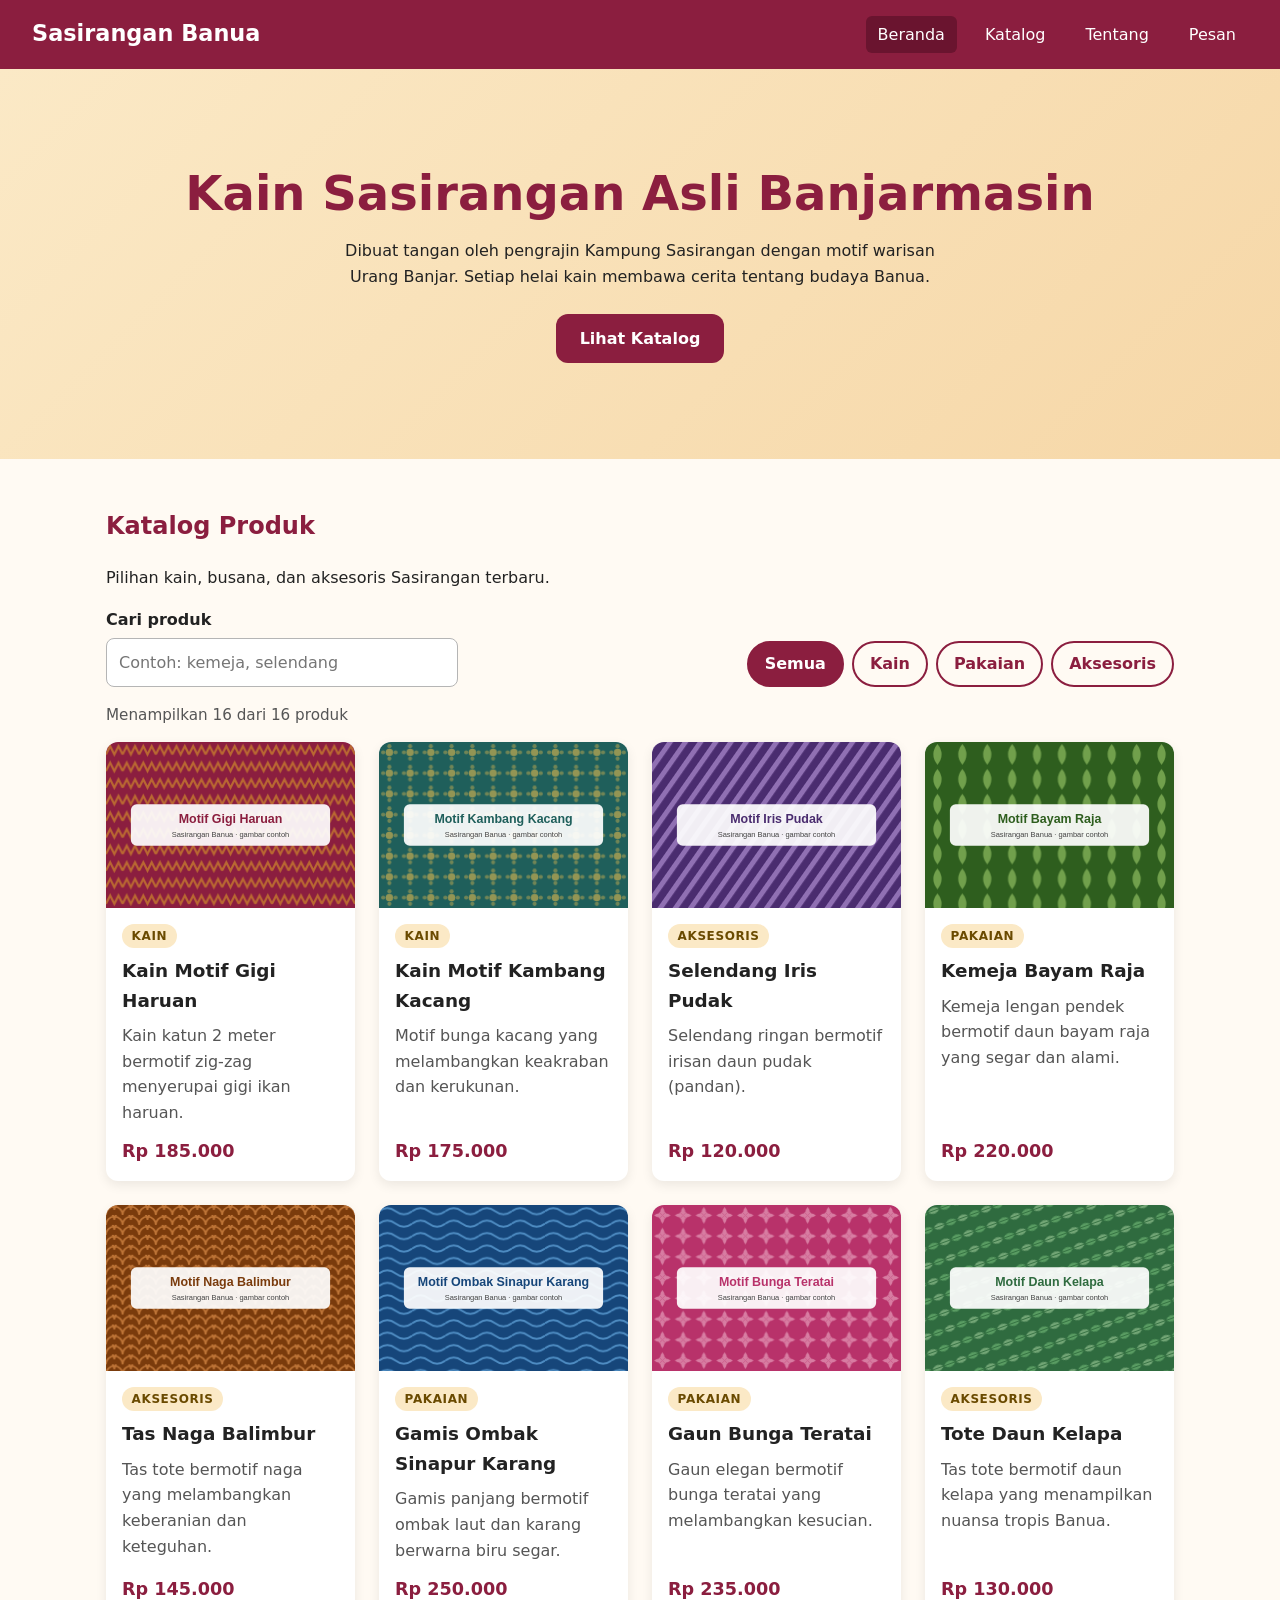
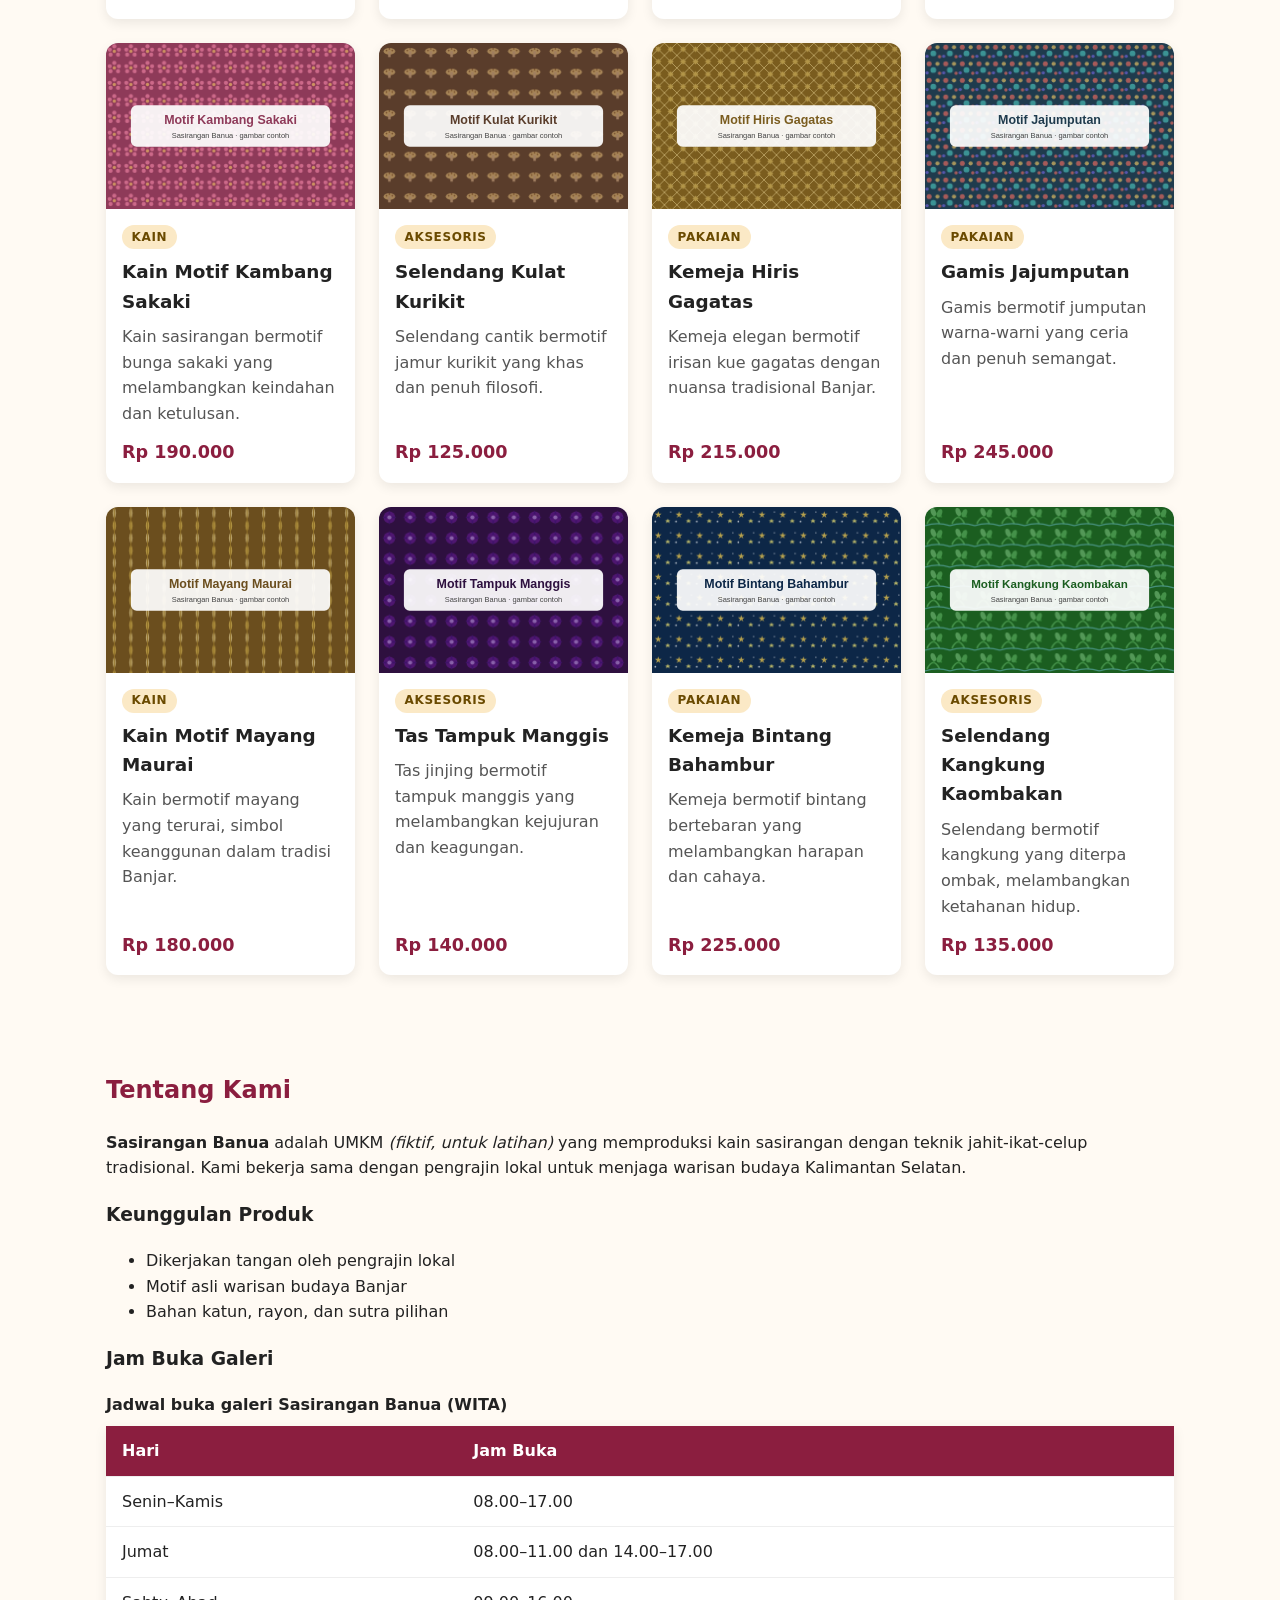
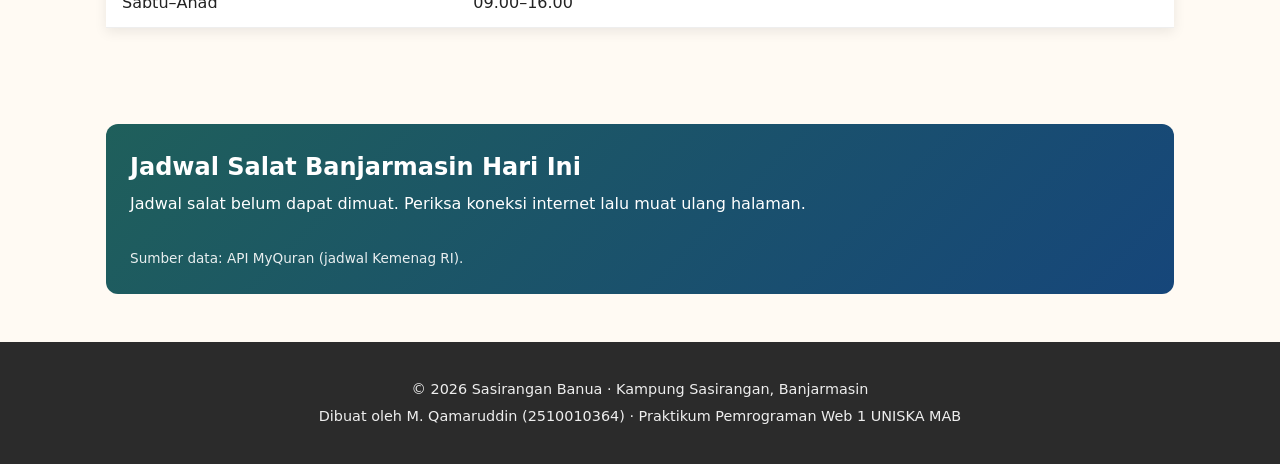
==== commit d39edb8a: "Tambah widget jadwal salat dari API MyQuran." ====
--- a/index.html
+++ b/index.html
@@ -1,109 +1,122 @@
 <!DOCTYPE html>
 <html lang="id">
+
 <head>
   <link rel="stylesheet" href="css/style.css">
-  
-    <meta charset="UTF-8">
-    <meta name="viewport" content="width=device-width, initial-scale=1.0">
-    <meta name="description" content="Katalog kain dan busana Sasirangan khas Banjarmasin karya pengrajin lokal.">
-    <title>Sasirangan Banua | Kain Khas Banjar</title>
+  <link rel="shortcut icon" href="img/favicon.svg" type="image/x-icon">
+  <script src="js/jadwal-salat.js" defer></script>
+
+  <meta charset="UTF-8">
+  <meta name="viewport" content="width=device-width, initial-scale=1.0">
+  <meta name="description" content="Katalog kain dan busana Sasirangan khas Banjarmasin karya pengrajin lokal.">
+  <title>Sasirangan Banua | Kain Khas Banjar</title>
 </head>
+
 <body>
-<!-- ========== HEADER & NAVIGASI ========== --> 
-<header class="header-situs"> 
-  <p class="logo"><a href="index.html">Sasirangan Banua</a></p> 
-  <nav aria-label="Navigasi utama"> 
-    <ul class="menu"> 
-      <li><a href="index.html" aria-current="page">Beranda</a></li> 
-      <li><a href="#katalog">Katalog</a></li> 
-      <li><a href="#tentang">Tentang</a></li> 
-      <li><a href="kontak.html">Pesan</a></li> 
-    </ul> 
-  </nav> 
-</header> 
+  <!-- ========== HEADER & NAVIGASI ========== -->
+  <header class="header-situs">
+    <p class="logo"><a href="index.html">Sasirangan Banua</a></p>
+    <nav aria-label="Navigasi utama">
+      <ul class="menu">
+        <li><a href="index.html" aria-current="page">Beranda</a></li>
+        <li><a href="#katalog">Katalog</a></li>
+        <li><a href="#tentang">Tentang</a></li>
+        <li><a href="kontak.html">Pesan</a></li>
+      </ul>
+    </nav>
+  </header>
 
-<main> 
-  <!-- ========== HERO ========== --> 
-  <section class="hero" id="beranda"> 
-    <h1>Kain Sasirangan Asli Banjarmasin</h1> 
-    <p>Dibuat tangan oleh pengrajin Kampung Sasirangan dengan motif warisan Urang Banjar. 
-      Setiap helai kain membawa cerita tentang budaya Banua.</p> 
-    <a class="tombol" href="#katalog">Lihat Katalog</a> 
-  </section>
+  <main>
+    <!-- ========== HERO ========== -->
+    <section class="hero" id="beranda">
+      <h1>Kain Sasirangan Asli Banjarmasin</h1>
+      <p>Dibuat tangan oleh pengrajin Kampung Sasirangan dengan motif warisan Urang Banjar.
+        Setiap helai kain membawa cerita tentang budaya Banua.</p>
+      <a class="tombol" href="#katalog">Lihat Katalog</a>
+    </section>
 
-<!-- ========== KATALOG ========== --> 
-<section class="bagian" id="katalog"> 
-  <h2>Katalog Produk</h2> 
-  <p>Pilihan kain, busana, dan aksesoris Sasirangan terbaru.</p> 
- 
-<div class="kontrol-katalog"> 
-<div class="kolom"> 
-<label for="cari">Cari produk</label> 
-<input type="search" id="cari" placeholder="Contoh: kemeja, selendang"> 
-</div> 
-<div class="filter" role="group" aria-label="Filter kategori"> 
-<button type="button" class="tombol-filter aktif" data-kategori="semua" 
-aria-pressed="true">Semua</button> 
-<button type="button" class="tombol-filter" data-kategori="kain" 
-aria-pressed="false">Kain</button> 
-<button type="button" class="tombol-filter" data-kategori="pakaian" 
-aria-pressed="false">Pakaian</button> 
-<button type="button" class="tombol-filter" data-kategori="aksesoris" 
-aria-pressed="false">Aksesoris</button> 
-</div> 
-</div> 
-<p id="info-jumlah" class="info-jumlah" aria-live="polite"></p> 
-<div id="daftar-katalog" class="katalog-grid"></div> 
-<noscript><p>Aktifkan JavaScript untuk melihat katalog produk.</p></noscript> 
-</section>
+    <!-- ========== KATALOG ========== -->
+    <section class="bagian" id="katalog">
+      <h2>Katalog Produk</h2>
+      <p>Pilihan kain, busana, dan aksesoris Sasirangan terbaru.</p>
 
-  <!-- ========== TENTANG ========== --> 
-  <section class="bagian" id="tentang"> 
-    <h2>Tentang Kami</h2> 
-    <p><strong>Sasirangan Banua</strong> adalah UMKM <em>(fiktif, untuk latihan)</em> yang 
-      memproduksi kain sasirangan dengan teknik jahit-ikat-celup tradisional. Kami bekerja sama 
-      dengan pengrajin lokal untuk menjaga warisan budaya Kalimantan Selatan.</p> 
- 
-    <h3>Keunggulan Produk</h3> 
-    <ul> 
-      <li>Dikerjakan tangan oleh pengrajin lokal</li> 
-      <li>Motif asli warisan budaya Banjar</li> 
-      <li>Bahan katun, rayon, dan sutra pilihan</li> 
-    </ul> 
- 
-    <h3>Jam Buka Galeri</h3> 
-    <table> 
-      <caption>Jadwal buka galeri Sasirangan Banua (WITA)</caption> 
-      <thead> 
-        <tr> 
-          <th scope="col">Hari</th> 
-          <th scope="col">Jam Buka</th> 
-        </tr> 
-      </thead> 
-      <tbody> 
-        <tr> 
-          <td>Senin–Kamis</td> 
-          <td>08.00–17.00</td> 
-        </tr> 
-        <tr> 
-          <td>Jumat</td> 
-          <td>08.00–11.00 dan 14.00–17.00</td> 
-        </tr> 
-        <tr> 
-          <td>Sabtu–Ahad</td> 
-          <td>09.00–16.00</td> 
-        </tr> 
-      </tbody> 
-    </table> 
-  </section> 
-</main> 
+      <div class="kontrol-katalog">
+        <div class="kolom">
+          <label for="cari">Cari produk</label>
+          <input type="search" id="cari" placeholder="Contoh: kemeja, selendang">
+        </div>
+        <div class="filter" role="group" aria-label="Filter kategori">
+          <button type="button" class="tombol-filter aktif" data-kategori="semua" aria-pressed="true">Semua</button>
+          <button type="button" class="tombol-filter" data-kategori="kain" aria-pressed="false">Kain</button>
+          <button type="button" class="tombol-filter" data-kategori="pakaian" aria-pressed="false">Pakaian</button>
+          <button type="button" class="tombol-filter" data-kategori="aksesoris" aria-pressed="false">Aksesoris</button>
+        </div>
+      </div>
+      <p id="info-jumlah" class="info-jumlah" aria-live="polite"></p>
+      <div id="daftar-katalog" class="katalog-grid"></div>
+      <noscript>
+        <p>Aktifkan JavaScript untuk melihat katalog produk.</p>
+      </noscript>
+    </section>
 
-  <!-- ========== FOOTER ========== --> 
-  <footer class="footer-situs"> 
-    <p>&copy; 2026 Sasirangan Banua &middot; Kampung Sasirangan, Banjarmasin</p> 
-    <p>Dibuat oleh M. Qamaruddin (2510010364) &middot; Praktikum Pemrograman Web 1 UNISKA MAB</p> 
-  </footer> 
-  
+    <!-- ========== TENTANG ========== -->
+    <section class="bagian" id="tentang">
+      <h2>Tentang Kami</h2>
+      <p><strong>Sasirangan Banua</strong> adalah UMKM <em>(fiktif, untuk latihan)</em> yang
+        memproduksi kain sasirangan dengan teknik jahit-ikat-celup tradisional. Kami bekerja sama
+        dengan pengrajin lokal untuk menjaga warisan budaya Kalimantan Selatan.</p>
+
+      <h3>Keunggulan Produk</h3>
+      <ul>
+        <li>Dikerjakan tangan oleh pengrajin lokal</li>
+        <li>Motif asli warisan budaya Banjar</li>
+        <li>Bahan katun, rayon, dan sutra pilihan</li>
+      </ul>
+
+      <h3>Jam Buka Galeri</h3>
+      <table>
+        <caption>Jadwal buka galeri Sasirangan Banua (WITA)</caption>
+        <thead>
+          <tr>
+            <th scope="col">Hari</th>
+            <th scope="col">Jam Buka</th>
+          </tr>
+        </thead>
+        <tbody>
+          <tr>
+            <td>Senin–Kamis</td>
+            <td>08.00–17.00</td>
+          </tr>
+          <tr>
+            <td>Jumat</td>
+            <td>08.00–11.00 dan 14.00–17.00</td>
+          </tr>
+          <tr>
+            <td>Sabtu–Ahad</td>
+            <td>09.00–16.00</td>
+          </tr>
+        </tbody>
+      </table>
+    </section>
+
+    <!-- ========== JADWAL SALAT (data dari API) ========== -->
+    <section class="bagian" id="jadwal">
+      <div class="jadwal-salat" id="jadwal-salat">
+        <h2>Jadwal Salat Banjarmasin Hari Ini</h2>
+        <p class="status" aria-live="polite">Memuat jadwal salat...</p>
+        <ul class="daftar-waktu" hidden></ul>
+        <p class="sumber">Sumber data: API MyQuran (jadwal Kemenag RI).</p>
+      </div>
+    </section>
+  </main>
+
+  <!-- ========== FOOTER ========== -->
+  <footer class="footer-situs">
+    <p>&copy; 2026 Sasirangan Banua &middot; Kampung Sasirangan, Banjarmasin</p>
+    <p>Dibuat oleh M. Qamaruddin (2510010364) &middot; Praktikum Pemrograman Web 1 UNISKA MAB</p>
+  </footer>
+
 </body>
-<script src="js/katalog.js" ></script> 
-</html> 
+<script src="js/katalog.js"></script>
+
+</html>
--- a/css/style.css
+++ b/css/style.css
@@ -423,4 +423,49 @@
     flex: 1; 
     max-width: 22rem; 
   } 
-}+}
+
+/* ---------- 13. Widget jadwal salat (Modul 4) ---------- */ 
+.jadwal-salat { 
+  padding: 1.5rem; 
+  border-radius: var(--radius); 
+  background: linear-gradient(135deg, #1f5f5b, #16467a); 
+  color: #ffffff; 
+} 
+ 
+.jadwal-salat h2 { 
+  margin: 0 0 0.25rem; 
+  color: #ffffff; 
+} 
+ 
+.jadwal-salat .status { 
+  margin: 0 0 1rem; 
+} 
+ 
+.daftar-waktu { 
+  display: grid; 
+  grid-template-columns: repeat(auto-fit, minmax(110px, 1fr)); 
+  gap: 0.75rem; 
+  margin: 0; 
+  padding: 0; 
+  list-style: none; 
+} 
+ 
+.daftar-waktu li { 
+  display: flex; 
+  flex-direction: column; 
+  align-items: center; 
+  padding: 0.75rem; 
+  border-radius: 10px; 
+  background-color: rgba(255, 255, 255, 0.15); 
+} 
+ 
+.daftar-waktu strong { 
+  font-size: 1.4rem; 
+} 
+ 
+.jadwal-salat .sumber { 
+  margin: 1rem 0 0; 
+  font-size: 0.85rem; 
+  opacity: 0.9; 
+} 
